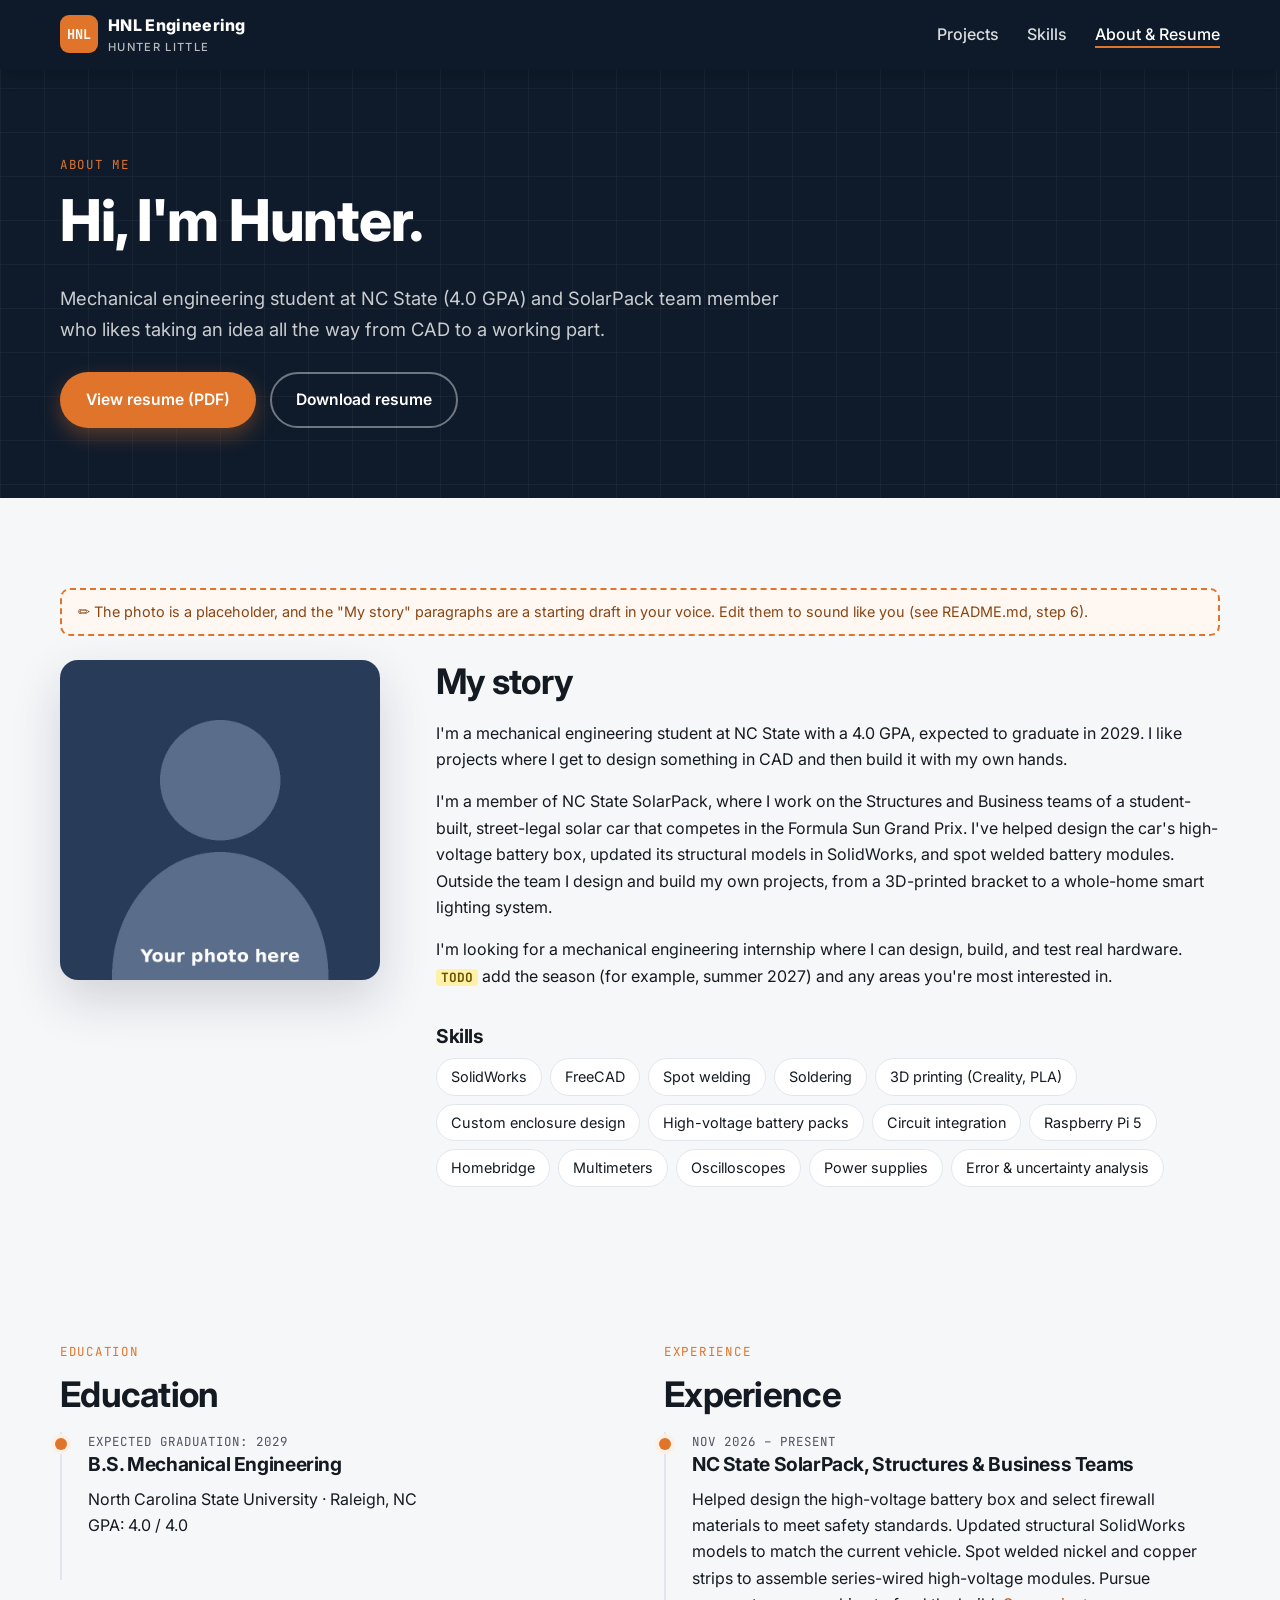
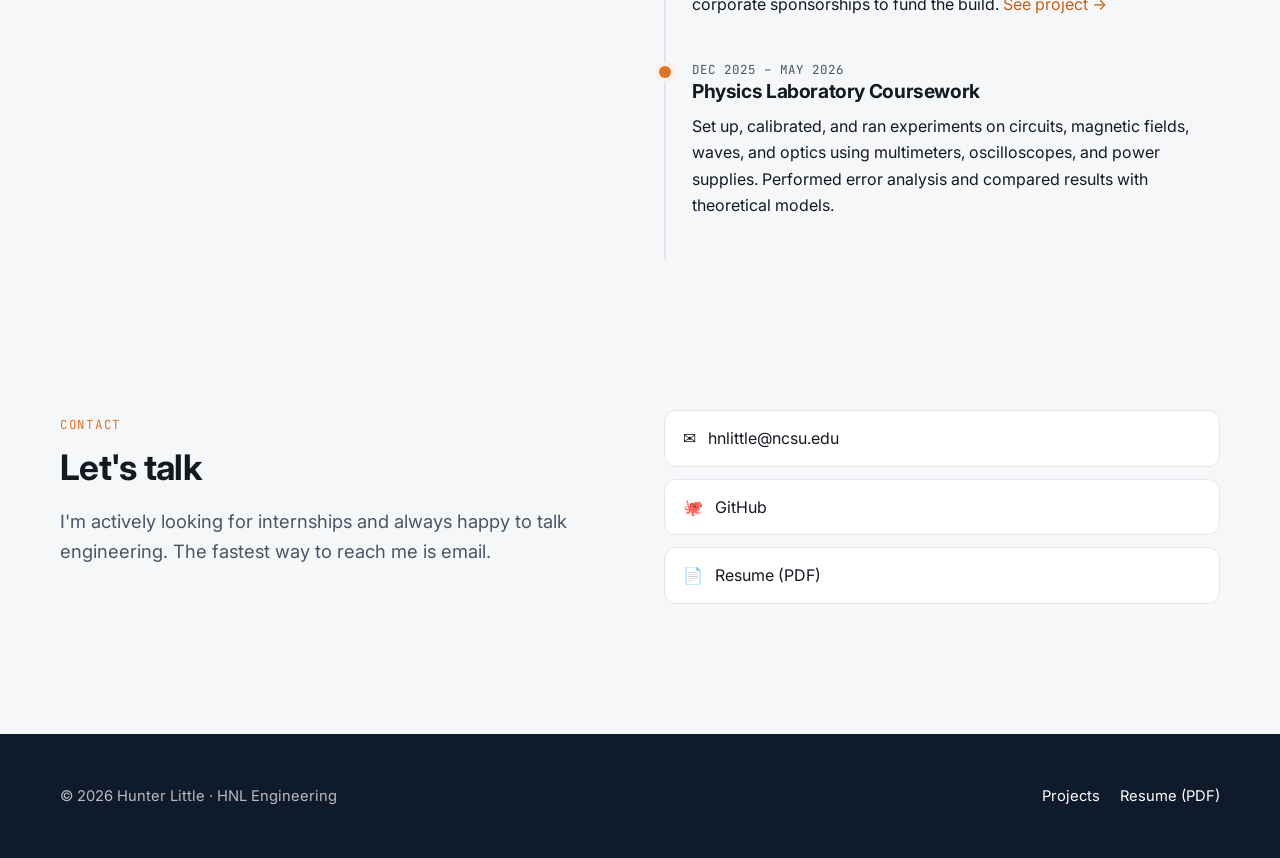
==== about.html @ ee70a123 "Add HNL Engineering portfolio site Homepage with hero, project grid and skills; project pages for So" ====
<!DOCTYPE html>
<html lang="en">
<head>
  <meta charset="UTF-8">
  <meta name="viewport" content="width=device-width, initial-scale=1.0">
  <title>About &amp; Resume | HNL Engineering</title>
  <meta name="description" content="About Hunter Little, mechanical engineering student at NC State. Resume, skills, and contact information.">
  <link rel="icon" href="assets/favicon.svg" type="image/svg+xml">
  <link rel="preconnect" href="https://fonts.googleapis.com">
  <link rel="preconnect" href="https://fonts.gstatic.com" crossorigin>
  <link href="https://fonts.googleapis.com/css2?family=Inter:wght@400;500;600;700;800&family=JetBrains+Mono:wght@500;700&display=swap" rel="stylesheet">
  <link rel="stylesheet" href="css/style.css">
</head>
<body>
  <a class="skip-link" href="#main">Skip to content</a>

  <header class="nav solid">
    <div class="container">
      <a class="brand" href="index.html">
        <span class="brand-mark">HNL</span>
        <span>HNL Engineering<small>Hunter Little</small></span>
      </a>
      <button class="nav-toggle" aria-label="Open menu" aria-expanded="false">☰</button>
      <ul class="nav-links">
        <li><a href="index.html#projects">Projects</a></li>
        <li><a href="index.html#skills">Skills</a></li>
        <li><a class="active" href="about.html">About &amp; Resume</a></li>
      </ul>
    </div>
  </header>

  <main id="main">
    <section class="project-hero">
      <div class="container">
        <span class="eyebrow">About me</span>
        <h1>Hi, I'm Hunter.</h1>
        <p class="lead">Mechanical engineering student at NC State (4.0 GPA) and SolarPack team member who likes taking an idea all the way from CAD to a working part.</p>
        <div class="hero-actions">
          <a class="btn btn-primary" href="assets/resume.pdf" target="_blank" rel="noopener">View resume (PDF)</a>
          <a class="btn btn-ghost" href="assets/resume.pdf" download>Download resume</a>
        </div>
      </div>
    </section>

    <section class="section">
      <div class="container">
        <p class="placeholder-note">✏️ The photo is a placeholder, and the "My story" paragraphs are a starting draft in your voice. Edit them to sound like you (see README.md, step 6).</p>
        <div class="about-grid">
          <!-- EDIT: replace assets/images/headshot.jpg with your photo (square works best) -->
          <img class="reveal" src="assets/images/headshot.jpg" alt="Photo of Hunter Little">
          <div class="reveal reveal-delay-1">
            <h2>My story</h2>
            <!-- EDIT: 2–3 short paragraphs about you -->
            <p>I'm a mechanical engineering student at NC State with a 4.0 GPA, expected to graduate in 2029. I like projects where I get to design something in CAD and then build it with my own hands.</p>
            <p>I'm a member of NC State SolarPack, where I work on the Structures and Business teams of a student-built, street-legal solar car that competes in the Formula Sun Grand Prix. I've helped design the car's high-voltage battery box, updated its structural models in SolidWorks, and spot welded battery modules. Outside the team I design and build my own projects, from a 3D-printed bracket to a whole-home smart lighting system.</p>
            <p>I'm looking for a mechanical engineering internship where I can design, build, and test real hardware. <mark class="todo">TODO</mark> add the season (for example, summer 2027) and any areas you're most interested in.</p>

            <h3 style="margin-top:36px">Skills</h3>
            <!-- EDIT: one <span> per skill -->
            <div class="pill-list">
              <span>SolidWorks</span><span>FreeCAD</span><span>Spot welding</span><span>Soldering</span>
              <span>3D printing (Creality, PLA)</span><span>Custom enclosure design</span>
              <span>High-voltage battery packs</span><span>Circuit integration</span><span>Raspberry Pi 5</span><span>Homebridge</span>
              <span>Multimeters</span><span>Oscilloscopes</span><span>Power supplies</span><span>Error &amp; uncertainty analysis</span>
            </div>
          </div>
        </div>
      </div>
    </section>

    <section class="section section--tight">
      <div class="container two-col">
        <div class="reveal">
          <span class="eyebrow">Education</span>
          <h2>Education</h2>
          <!-- EDIT: your school details -->
          <ul class="timeline">
            <li>
              <div class="when">Expected graduation: 2029</div>
              <h3>B.S. Mechanical Engineering</h3>
              <p>North Carolina State University · Raleigh, NC<br>GPA: 4.0 / 4.0</p>
            </li>
          </ul>
        </div>
        <div class="reveal reveal-delay-1">
          <span class="eyebrow">Experience</span>
          <h2>Experience</h2>
          <!-- EDIT: copy an <li> block for each job, club, or team -->
          <ul class="timeline">
            <li>
              <div class="when">Nov 2026 – Present</div>
              <h3>NC State SolarPack, Structures &amp; Business Teams</h3>
              <p>Helped design the high-voltage battery box and select firewall materials to meet safety standards. Updated structural SolidWorks models to match the current vehicle. Spot welded nickel and copper strips to assemble series-wired high-voltage modules. Pursue corporate sponsorships to fund the build. <a href="projects/solarpack-battery.html">See project →</a></p>
            </li>
            <li>
              <div class="when">Dec 2025 – May 2026</div>
              <h3>Physics Laboratory Coursework</h3>
              <p>Set up, calibrated, and ran experiments on circuits, magnetic fields, waves, and optics using multimeters, oscilloscopes, and power supplies. Performed error analysis and compared results with theoretical models.</p>
            </li>
          </ul>
        </div>
      </div>
    </section>

    <section class="section" id="contact">
      <div class="container two-col">
        <div class="reveal">
          <span class="eyebrow">Contact</span>
          <h2>Let's talk</h2>
          <p class="lead">I'm actively looking for internships and always happy to talk engineering. The fastest way to reach me is email.</p>
        </div>
        <!-- EDIT: put your real email and links here.
             Tip: use a school or professional email, not a personal one you'd rather keep private. -->
        <ul class="contact-list reveal reveal-delay-1">
          <li><a href="mailto:hnlittle@ncsu.edu">✉️ <span>hnlittle@ncsu.edu</span></a></li>
          <!-- EDIT: paste your LinkedIn URL here and un-comment this line
          <li><a href="https://www.linkedin.com/in/YOUR-NAME" target="_blank" rel="noopener">💼 <span>LinkedIn</span></a></li> -->
          <li><a href="https://github.com/hunterlittle-debug" target="_blank" rel="noopener">🐙 <span>GitHub</span></a></li>
          <li><a href="assets/resume.pdf" target="_blank" rel="noopener">📄 <span>Resume (PDF)</span></a></li>
        </ul>
      </div>
    </section>
  </main>

  <footer class="footer">
    <div class="container">
      <span>© <span data-year></span> Hunter Little · HNL Engineering</span>
      <div class="footer-links">
        <a href="index.html#projects">Projects</a>
        <a href="assets/resume.pdf" target="_blank" rel="noopener">Resume (PDF)</a>
        <!-- EDIT: add your LinkedIn: <a href="https://www.linkedin.com/in/YOUR-NAME" target="_blank" rel="noopener">LinkedIn</a> -->
      </div>
    </div>
  </footer>

  <script src="js/main.js"></script>
</body>
</html>
---- css/style.css ----
/* =========================================================
   HNL Engineering — site styles
   ---------------------------------------------------------
   TIP: To change the site's colors, edit the values in
   :root below. Everything else uses these variables.
   ========================================================= */

:root {
  --bg: #f6f7f9;            /* page background */
  --surface: #ffffff;       /* cards, panels */
  --ink: #141a22;           /* main text */
  --ink-soft: #4a5565;      /* secondary text */
  --line: #e2e6ec;          /* borders */
  --navy: #0f1b2b;          /* dark sections (hero, footer) */
  --navy-2: #182a42;
  --accent: #e0742a;        /* HNL orange: buttons, highlights */
  --accent-dark: #c25f1c;
  --radius: 14px;
  --shadow: 0 10px 30px rgba(15, 27, 43, 0.08);
  --shadow-lg: 0 20px 50px rgba(15, 27, 43, 0.16);
  --max: 1160px;
  --font: "Inter", system-ui, -apple-system, "Segoe UI", Roboto, sans-serif;
  --mono: "JetBrains Mono", ui-monospace, SFMono-Regular, Menlo, monospace;
}

/* ---------- Base ---------- */
*, *::before, *::after { box-sizing: border-box; }
html { scroll-behavior: smooth; }
body {
  margin: 0;
  font-family: var(--font);
  color: var(--ink);
  background: var(--bg);
  line-height: 1.65;
  -webkit-font-smoothing: antialiased;
  animation: page-in 0.5s ease both;
}
body.page-leaving { opacity: 0; transition: opacity 0.25s ease; }
@keyframes page-in { from { opacity: 0; } to { opacity: 1; } }

img, video { max-width: 100%; display: block; }
a { color: var(--accent-dark); text-decoration: none; }
a:hover { text-decoration: underline; }
h1, h2, h3 { line-height: 1.2; margin: 0 0 0.5em; letter-spacing: -0.02em; }
h1 { font-size: clamp(2.2rem, 5vw, 3.6rem); font-weight: 800; }
h2 { font-size: clamp(1.6rem, 3vw, 2.2rem); font-weight: 700; }
h3 { font-size: 1.2rem; font-weight: 700; }
p { margin: 0 0 1em; }

.container { width: min(var(--max), 92%); margin: 0 auto; }
.section { padding: 90px 0; }
.section--tight { padding: 60px 0; }
.eyebrow {
  font-family: var(--mono);
  font-size: 0.78rem;
  letter-spacing: 0.14em;
  text-transform: uppercase;
  color: var(--accent);
  margin-bottom: 0.8em;
  display: inline-block;
}
.lead { font-size: 1.15rem; color: var(--ink-soft); max-width: 62ch; }
.skip-link { position: absolute; left: -999px; }
.skip-link:focus { left: 1rem; top: 1rem; background: #fff; padding: .5rem 1rem; z-index: 999; }

/* ---------- Navigation ---------- */
.nav {
  position: fixed; inset: 0 0 auto 0; z-index: 50;
  transition: background 0.3s ease, box-shadow 0.3s ease, padding 0.3s ease;
  padding: 20px 0;
}
.nav.scrolled, .nav.solid {
  background: rgba(15, 27, 43, 0.92);
  backdrop-filter: blur(10px);
  box-shadow: 0 4px 20px rgba(0, 0, 0, 0.18);
  padding: 12px 0;
}
.nav .container { display: flex; align-items: center; justify-content: space-between; }
.brand { display: flex; align-items: center; gap: 10px; color: #fff; font-weight: 800; letter-spacing: 0.02em; }
.brand:hover { text-decoration: none; }
.brand-mark {
  display: grid; place-items: center;
  width: 38px; height: 38px; border-radius: 9px;
  background: var(--accent); color: #fff;
  font-family: var(--mono); font-size: 0.85rem; font-weight: 700;
}
.brand small { display: block; font-weight: 500; font-size: 0.7rem; opacity: 0.7; letter-spacing: 0.12em; text-transform: uppercase; }
.nav-links { display: flex; gap: 28px; list-style: none; margin: 0; padding: 0; }
.nav-links a { color: rgba(255,255,255,0.85); font-weight: 500; position: relative; }
.nav-links a::after {
  content: ""; position: absolute; left: 0; bottom: -4px; height: 2px; width: 0;
  background: var(--accent); transition: width 0.25s ease;
}
.nav-links a:hover, .nav-links a.active { color: #fff; text-decoration: none; }
.nav-links a:hover::after, .nav-links a.active::after { width: 100%; }
.nav-toggle { display: none; background: none; border: 0; color: #fff; font-size: 1.6rem; cursor: pointer; }

@media (max-width: 760px) {
  .nav-toggle { display: block; }
  .nav-links {
    position: absolute; top: 100%; left: 0; right: 0;
    flex-direction: column; gap: 0;
    background: var(--navy); padding: 0 4%;
    max-height: 0; overflow: hidden; transition: max-height 0.3s ease;
  }
  .nav-links.open { max-height: 300px; }
  .nav-links li { padding: 14px 0; border-top: 1px solid rgba(255,255,255,0.08); }
}

/* ---------- Buttons ---------- */
.btn {
  display: inline-flex; align-items: center; gap: 8px;
  padding: 13px 24px; border-radius: 999px;
  font-weight: 600; font-size: 0.98rem;
  border: 2px solid transparent; cursor: pointer;
  transition: transform 0.2s ease, background 0.2s ease, box-shadow 0.2s ease, color 0.2s ease;
}
.btn:hover { text-decoration: none; transform: translateY(-2px); }
.btn-primary { background: var(--accent); color: #fff; box-shadow: 0 8px 20px rgba(224,116,42,0.35); }
.btn-primary:hover { background: var(--accent-dark); }
.btn-ghost { border-color: rgba(255,255,255,0.4); color: #fff; }
.btn-ghost:hover { border-color: #fff; background: rgba(255,255,255,0.08); }
.btn-outline { border-color: var(--line); color: var(--ink); background: var(--surface); }
.btn-outline:hover { border-color: var(--accent); color: var(--accent-dark); }

/* ---------- Hero ---------- */
.hero {
  position: relative; overflow: hidden;
  background: radial-gradient(1200px 600px at 80% -10%, #24426a 0%, transparent 60%), var(--navy);
  color: #fff;
  min-height: 92vh; display: flex; align-items: center;
  padding: 130px 0 90px;
}
.hero::before {
  /* blueprint grid */
  content: ""; position: absolute; inset: 0;
  background-image:
    linear-gradient(rgba(255,255,255,0.05) 1px, transparent 1px),
    linear-gradient(90deg, rgba(255,255,255,0.05) 1px, transparent 1px);
  background-size: 44px 44px;
  mask-image: linear-gradient(to bottom, #000 40%, transparent);
  animation: grid-drift 30s linear infinite;
}
@keyframes grid-drift { to { background-position: 44px 44px; } }
.hero .container { position: relative; display: grid; grid-template-columns: 1.2fr 0.8fr; gap: 48px; align-items: center; }
.hero h1 span { color: var(--accent); }
.hero .lead { color: rgba(255,255,255,0.78); }
.hero-actions { display: flex; flex-wrap: wrap; gap: 14px; margin-top: 28px; }
.hero-stats { display: flex; gap: 36px; margin-top: 44px; flex-wrap: wrap; }
.hero-stats div { font-family: var(--mono); font-size: 0.8rem; color: rgba(255,255,255,0.6); text-transform: uppercase; letter-spacing: 0.1em; }
.hero-stats strong { display: block; font-family: var(--font); font-size: 1.6rem; color: #fff; letter-spacing: 0; text-transform: none; }
.hero-visual { position: relative; aspect-ratio: 1; }
.hero-visual model-viewer { width: 100%; height: 100%; --poster-color: transparent; }
.hero-visual .ring {
  position: absolute; inset: 6%; border-radius: 50%;
  border: 1px dashed rgba(255,255,255,0.18);
  animation: spin 40s linear infinite;
}
@keyframes spin { to { transform: rotate(360deg); } }
@media (max-width: 900px) {
  .hero .container { grid-template-columns: 1fr; }
  .hero-visual { max-width: 380px; margin: 0 auto; }
}

/* ---------- Project cards ---------- */
.section-head { display: flex; justify-content: space-between; align-items: end; gap: 20px; margin-bottom: 40px; flex-wrap: wrap; }
.filters { display: flex; gap: 8px; flex-wrap: wrap; }
.filter {
  font: inherit; font-size: 0.88rem; padding: 7px 16px; border-radius: 999px;
  border: 1px solid var(--line); background: var(--surface); color: var(--ink-soft); cursor: pointer;
  transition: all 0.2s ease;
}
.filter:hover { border-color: var(--accent); color: var(--ink); }
.filter.active { background: var(--navy); border-color: var(--navy); color: #fff; }

.grid { display: grid; grid-template-columns: repeat(auto-fill, minmax(320px, 1fr)); gap: 28px; }
.card {
  background: var(--surface); border-radius: var(--radius); overflow: hidden;
  border: 1px solid var(--line); box-shadow: var(--shadow);
  display: flex; flex-direction: column;
  transition: transform 0.3s ease, box-shadow 0.3s ease, opacity 0.3s ease;
  color: inherit;
}
.card:hover { transform: translateY(-6px); box-shadow: var(--shadow-lg); text-decoration: none; }
.card.hidden { display: none; }
.card-media { aspect-ratio: 16 / 10; overflow: hidden; background: var(--navy-2); }
.card-media img { width: 100%; height: 100%; object-fit: cover; transition: transform 0.6s ease; }
.card:hover .card-media img { transform: scale(1.06); }
.card-body { padding: 22px 24px 26px; display: flex; flex-direction: column; flex: 1; }
.card-body p { color: var(--ink-soft); font-size: 0.96rem; flex: 1; }
.tags { display: flex; flex-wrap: wrap; gap: 6px; margin-bottom: 12px; }
.tag {
  font-family: var(--mono); font-size: 0.72rem; padding: 3px 10px; border-radius: 6px;
  background: #fdf0e7; color: var(--accent-dark); letter-spacing: 0.02em;
}
.card-link { font-weight: 600; color: var(--accent-dark); }
.card-link::after { content: " →"; transition: margin 0.2s ease; }
.card:hover .card-link::after { margin-left: 4px; }

/* ---------- Skills strip ---------- */
.skills { display: grid; grid-template-columns: repeat(auto-fit, minmax(220px, 1fr)); gap: 22px; }
.skill {
  background: var(--surface); border: 1px solid var(--line); border-radius: var(--radius);
  padding: 26px; transition: border-color 0.2s ease, transform 0.2s ease;
}
.skill:hover { border-color: var(--accent); transform: translateY(-3px); }
.skill .icon { font-size: 1.6rem; margin-bottom: 10px; }
.skill p { color: var(--ink-soft); font-size: 0.94rem; margin: 0; }

/* ---------- CTA band ---------- */
.cta { background: var(--navy); color: #fff; border-radius: 22px; padding: 56px; text-align: center; position: relative; overflow: hidden; }
.cta p { color: rgba(255,255,255,0.75); max-width: 56ch; margin: 0 auto 26px; }

/* ---------- Project page ---------- */
.project-hero {
  background: var(--navy); color: #fff; padding: 150px 0 70px; position: relative; overflow: hidden;
}
.project-hero::before {
  content: ""; position: absolute; inset: 0;
  background-image:
    linear-gradient(rgba(255,255,255,0.04) 1px, transparent 1px),
    linear-gradient(90deg, rgba(255,255,255,0.04) 1px, transparent 1px);
  background-size: 44px 44px;
}
.project-hero .container { position: relative; }
.project-hero .lead { color: rgba(255,255,255,0.78); }
.back-link { color: rgba(255,255,255,0.7); font-size: 0.92rem; display: inline-block; margin-bottom: 20px; }
.back-link:hover { color: #fff; }
.meta { display: grid; grid-template-columns: repeat(auto-fit, minmax(160px, 1fr)); gap: 16px; margin-top: 36px; }
.meta div {
  border-left: 2px solid var(--accent); padding-left: 14px;
  font-family: var(--mono); font-size: 0.74rem; text-transform: uppercase; letter-spacing: 0.1em; color: rgba(255,255,255,0.6);
}
.meta strong { display: block; font-family: var(--font); font-size: 1rem; text-transform: none; letter-spacing: 0; color: #fff; margin-top: 2px; }

.toc {
  position: sticky; top: 64px; z-index: 20;
  background: rgba(246,247,249,0.92); backdrop-filter: blur(8px);
  border-bottom: 1px solid var(--line);
}
.toc ul { display: flex; gap: 26px; list-style: none; margin: 0 auto; padding: 14px 0; overflow-x: auto; }
.toc a { color: var(--ink-soft); font-weight: 500; font-size: 0.92rem; white-space: nowrap; }
.toc a.active, .toc a:hover { color: var(--accent-dark); text-decoration: none; }

.two-col { display: grid; grid-template-columns: 1fr 1fr; gap: 48px; align-items: start; }
@media (max-width: 860px) { .two-col { grid-template-columns: 1fr; } }

.panel { background: var(--surface); border: 1px solid var(--line); border-radius: var(--radius); padding: 28px; box-shadow: var(--shadow); }

/* Gallery */
.gallery { display: grid; grid-template-columns: repeat(auto-fill, minmax(240px, 1fr)); gap: 14px; }
.gallery button {
  padding: 0; border: 0; border-radius: 10px; overflow: hidden; cursor: zoom-in;
  aspect-ratio: 4 / 3; background: var(--navy-2); position: relative;
}
.gallery img { width: 100%; height: 100%; object-fit: cover; transition: transform 0.5s ease, filter 0.3s ease; }
.gallery button:hover img { transform: scale(1.07); filter: brightness(1.08); }
.gallery figcaption { display: none; }

/* Lightbox */
.lightbox {
  position: fixed; inset: 0; z-index: 200; display: grid; place-items: center;
  background: rgba(8, 12, 18, 0.92); opacity: 0; pointer-events: none; transition: opacity 0.3s ease;
}
.lightbox.open { opacity: 1; pointer-events: auto; }
.lightbox figure { margin: 0; max-width: 90vw; text-align: center; transform: scale(0.96); transition: transform 0.3s ease; }
.lightbox.open figure { transform: scale(1); }
.lightbox img { max-height: 78vh; border-radius: 8px; margin: 0 auto; }
.lightbox figcaption { color: rgba(255,255,255,0.8); margin-top: 14px; }
.lightbox button {
  position: absolute; background: rgba(255,255,255,0.1); color: #fff; border: 0;
  width: 50px; height: 50px; border-radius: 50%; font-size: 1.5rem; cursor: pointer; transition: background 0.2s ease;
}
.lightbox button:hover { background: var(--accent); }
.lb-close { top: 22px; right: 22px; }
.lb-prev { left: 22px; top: 50%; transform: translateY(-50%); }
.lb-next { right: 22px; top: 50%; transform: translateY(-50%); }

/* Video */
.video-wrap { position: relative; aspect-ratio: 16 / 9; border-radius: var(--radius); overflow: hidden; background: #000; box-shadow: var(--shadow-lg); }
.video-wrap iframe, .video-wrap video { position: absolute; inset: 0; width: 100%; height: 100%; border: 0; }

/* 3D viewer */
.viewer {
  position: relative; height: 520px; border-radius: var(--radius); overflow: hidden;
  background: radial-gradient(circle at 50% 40%, #ffffff 0%, #e8ecf2 70%);
  border: 1px solid var(--line); box-shadow: var(--shadow);
}
.viewer model-viewer { width: 100%; height: 100%; }
.viewer-hint {
  position: absolute; left: 16px; bottom: 14px; font-family: var(--mono); font-size: 0.75rem;
  color: var(--ink-soft); background: rgba(255,255,255,0.85); padding: 6px 12px; border-radius: 999px; pointer-events: none;
}
.viewer-controls { position: absolute; right: 14px; top: 14px; display: flex; gap: 8px; }
.viewer-controls button {
  font: inherit; font-size: 0.82rem; padding: 7px 14px; border-radius: 999px; border: 1px solid var(--line);
  background: rgba(255,255,255,0.92); cursor: pointer; transition: all 0.2s ease;
}
.viewer-controls button:hover { border-color: var(--accent); color: var(--accent-dark); }

/* Design choices */
.decisions { display: grid; gap: 18px; }
.decision { display: grid; grid-template-columns: 56px 1fr; gap: 18px; background: var(--surface); border: 1px solid var(--line); border-radius: var(--radius); padding: 24px; }
.decision .num {
  width: 48px; height: 48px; border-radius: 12px; display: grid; place-items: center;
  background: var(--navy); color: #fff; font-family: var(--mono); font-weight: 700;
}
.decision p { color: var(--ink-soft); margin: 0; }
.decision .why { margin-top: 8px; font-size: 0.92rem; }
.decision .why strong { color: var(--ink); }

/* Capabilities / specs */
.specs { width: 100%; border-collapse: collapse; font-size: 0.96rem; }
.specs th, .specs td { text-align: left; padding: 12px 0; border-bottom: 1px solid var(--line); }
.specs th { color: var(--ink-soft); font-weight: 500; width: 45%; }
.specs td { font-family: var(--mono); font-size: 0.9rem; }
.checklist { list-style: none; padding: 0; margin: 0; }
.checklist li { padding: 10px 0 10px 32px; position: relative; border-bottom: 1px solid var(--line); }
.checklist li::before {
  content: "✓"; position: absolute; left: 0; top: 10px; width: 22px; height: 22px; border-radius: 50%;
  background: #fdf0e7; color: var(--accent-dark); display: grid; place-items: center; font-size: 0.75rem; font-weight: 700;
}

.next-project { display: flex; justify-content: space-between; gap: 16px; flex-wrap: wrap; }

/* ---------- About page ---------- */
.about-grid { display: grid; grid-template-columns: 320px 1fr; gap: 56px; align-items: start; }
.about-grid img { border-radius: 18px; box-shadow: var(--shadow-lg); }
@media (max-width: 820px) { .about-grid { grid-template-columns: 1fr; } .about-grid img { max-width: 280px; } }
.timeline { border-left: 2px solid var(--line); padding-left: 26px; margin: 0; list-style: none; }
.timeline li { position: relative; padding-bottom: 26px; }
.timeline li::before {
  content: ""; position: absolute; left: -33px; top: 6px; width: 12px; height: 12px; border-radius: 50%;
  background: var(--accent); box-shadow: 0 0 0 4px #fdf0e7;
}
.timeline .when { font-family: var(--mono); font-size: 0.78rem; color: var(--ink-soft); text-transform: uppercase; letter-spacing: 0.08em; }
.pill-list { display: flex; flex-wrap: wrap; gap: 8px; }
.pill-list span { padding: 6px 14px; border-radius: 999px; background: var(--surface); border: 1px solid var(--line); font-size: 0.9rem; }
.contact-list { list-style: none; padding: 0; margin: 0; display: grid; gap: 12px; }
.contact-list a { display: flex; align-items: center; gap: 12px; padding: 14px 18px; background: var(--surface); border: 1px solid var(--line); border-radius: 12px; color: var(--ink); transition: all 0.2s ease; }
.contact-list a:hover { border-color: var(--accent); transform: translateX(4px); text-decoration: none; }

/* ---------- Placeholder marker ---------- */
/* Anything with class="placeholder-note" is a reminder for YOU.
   Delete those elements once you've added real content. */
.placeholder-note {
  border: 2px dashed var(--accent); background: #fff8f2; color: #8a4513;
  border-radius: 10px; padding: 10px 16px; font-size: 0.9rem; margin: 0 0 24px;
}
.project-hero .placeholder-note, .hero .placeholder-note { background: rgba(224,116,42,0.12); color: #ffd7bb; }

/* ---------- Footer ---------- */
.footer { background: var(--navy); color: rgba(255,255,255,0.7); padding: 50px 0; margin-top: 40px; font-size: 0.92rem; }
.footer .container { display: flex; justify-content: space-between; gap: 20px; flex-wrap: wrap; align-items: center; }
.footer a { color: #fff; }
.footer-links { display: flex; gap: 20px; }

/* ---------- Scroll reveal animation ---------- */
.reveal { opacity: 0; transform: translateY(28px); transition: opacity 0.7s ease, transform 0.7s ease; }
.reveal.visible { opacity: 1; transform: none; }
.reveal-delay-1 { transition-delay: 0.1s; }
.reveal-delay-2 { transition-delay: 0.2s; }
.reveal-delay-3 { transition-delay: 0.3s; }

/* Respect people who turn off animations in their OS settings */
@media (prefers-reduced-motion: reduce) {
  *, *::before, *::after { animation: none !important; transition: none !important; scroll-behavior: auto !important; }
  .reveal { opacity: 1; transform: none; }
}

/* Yellow "TODO" highlights mark text that still needs your details. Remove them as you fill things in. */
mark.todo { background: #fff1a8; color: #6b5200; padding: 0 5px; border-radius: 4px; font-family: var(--mono); font-size: 0.8em; font-weight: 700; }

/* Leave room for the sticky menus when jumping to a section */
section[id] { scroll-margin-top: 110px; }
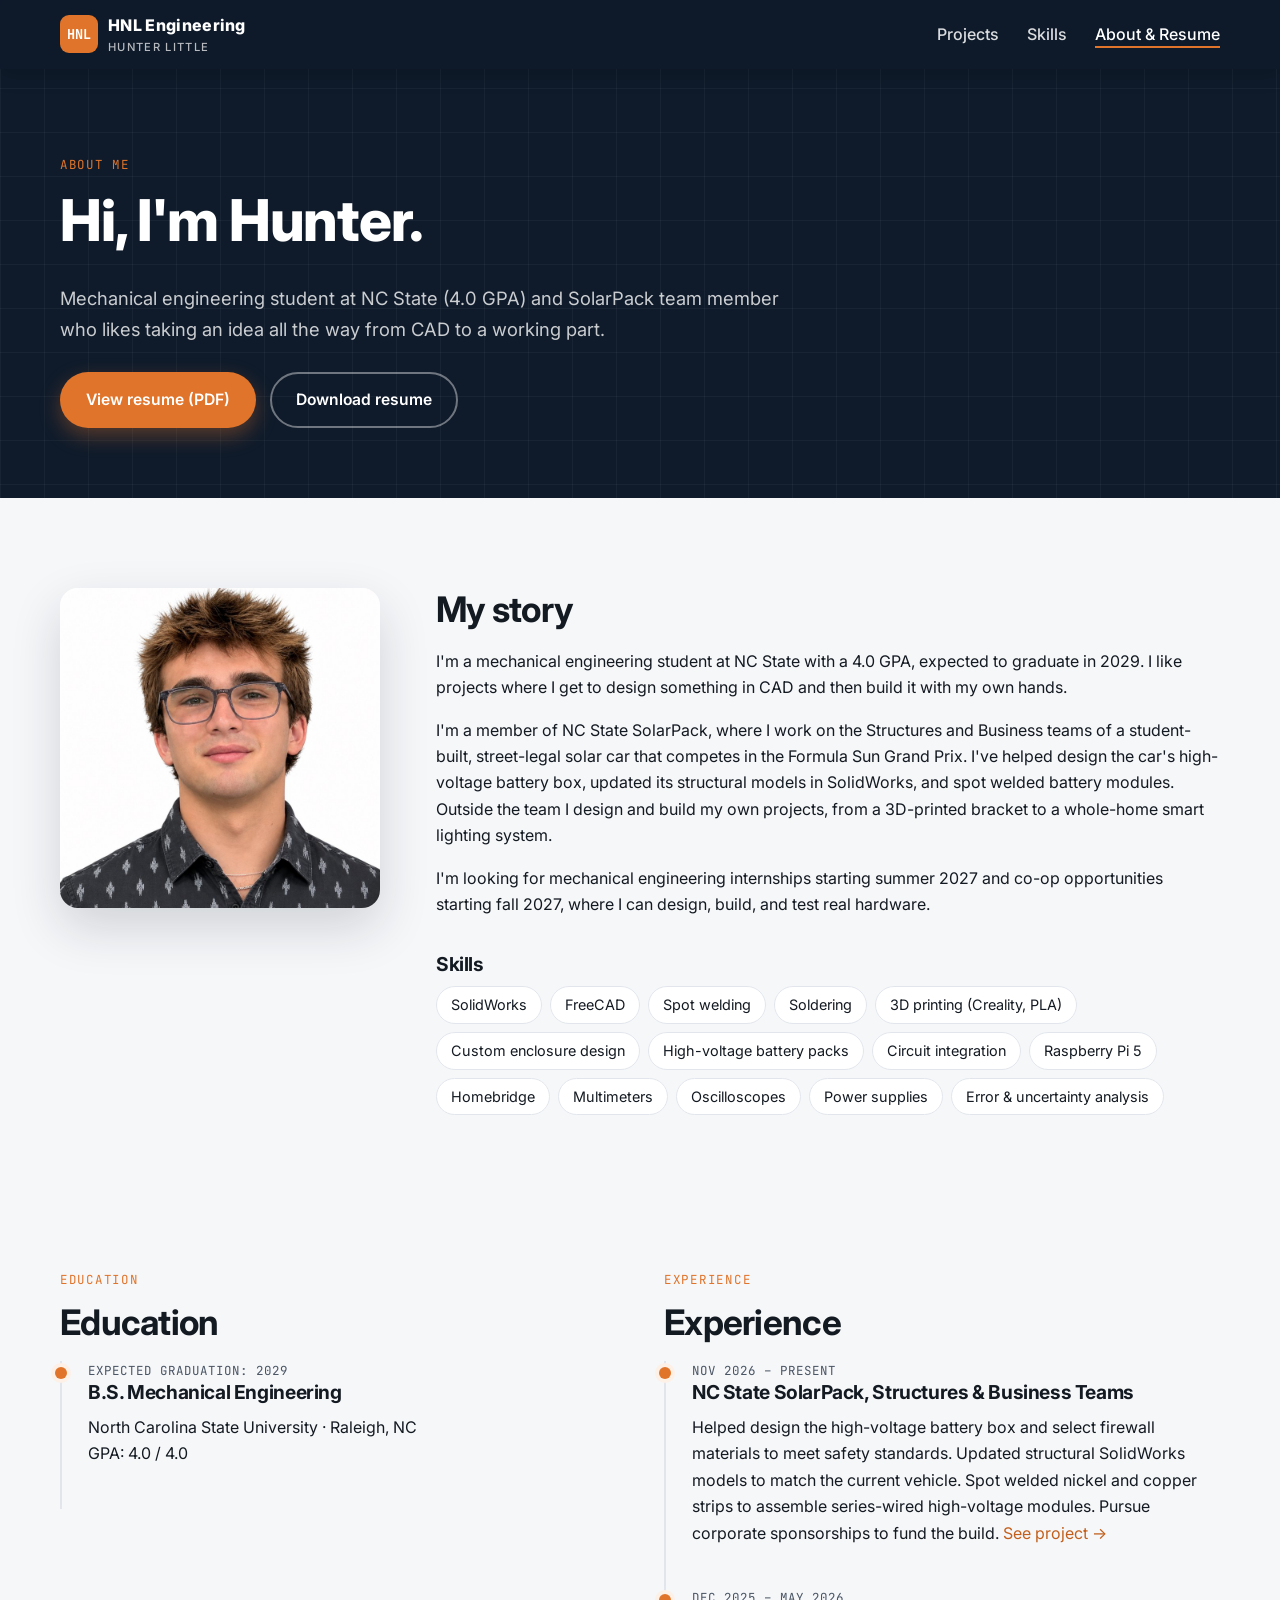
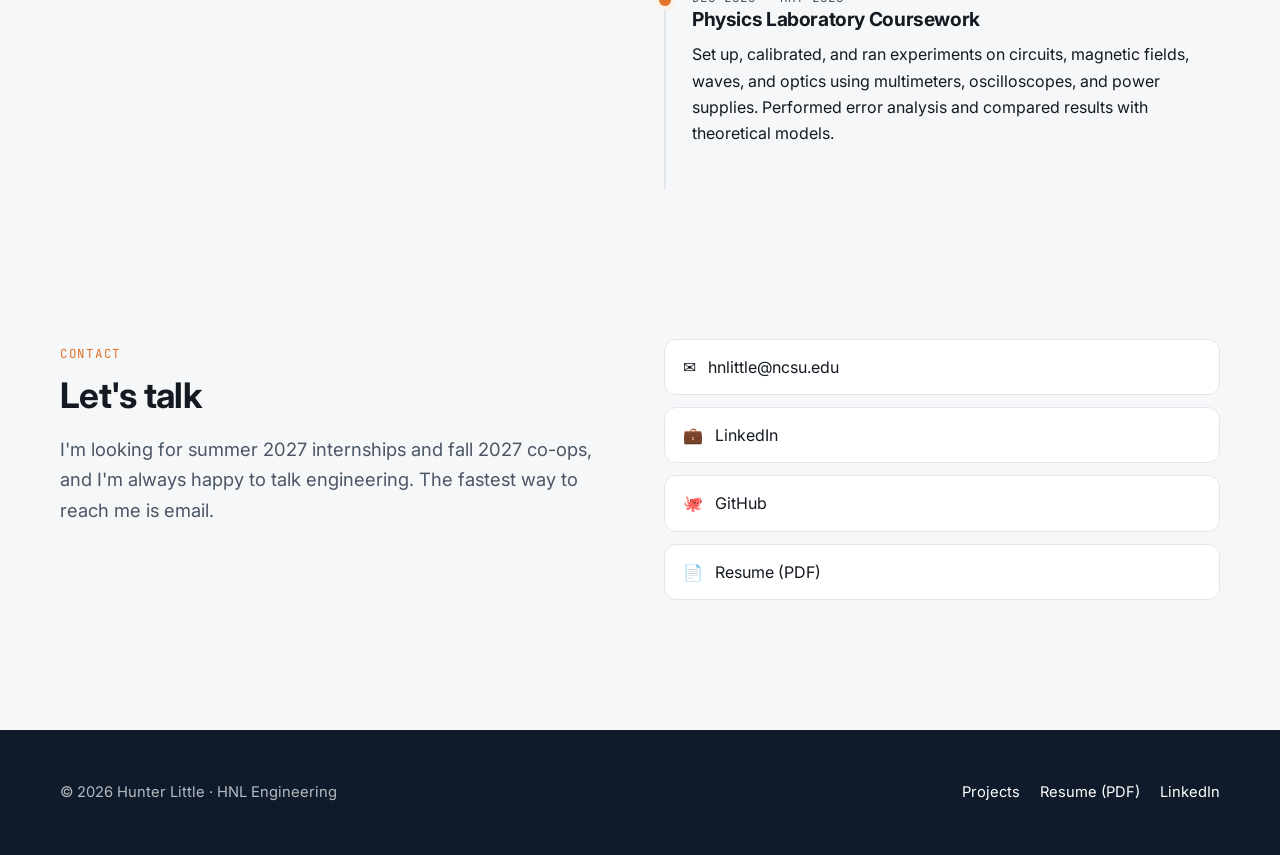
==== commit 3caa4e14: "Fill in real project details, headshot, CPAP 3D model, and LinkedIn - About page: real headshot, Lin" ====
--- a/about.html
+++ b/about.html
@@ -44,8 +44,7 @@
 
     <section class="section">
       <div class="container">
-        <p class="placeholder-note">✏️ The photo is a placeholder, and the "My story" paragraphs are a starting draft in your voice. Edit them to sound like you (see README.md, step 6).</p>
-        <div class="about-grid">
+                <div class="about-grid">
           <!-- EDIT: replace assets/images/headshot.jpg with your photo (square works best) -->
           <img class="reveal" src="assets/images/headshot.jpg" alt="Photo of Hunter Little">
           <div class="reveal reveal-delay-1">
@@ -53,7 +52,7 @@
             <!-- EDIT: 2–3 short paragraphs about you -->
             <p>I'm a mechanical engineering student at NC State with a 4.0 GPA, expected to graduate in 2029. I like projects where I get to design something in CAD and then build it with my own hands.</p>
             <p>I'm a member of NC State SolarPack, where I work on the Structures and Business teams of a student-built, street-legal solar car that competes in the Formula Sun Grand Prix. I've helped design the car's high-voltage battery box, updated its structural models in SolidWorks, and spot welded battery modules. Outside the team I design and build my own projects, from a 3D-printed bracket to a whole-home smart lighting system.</p>
-            <p>I'm looking for a mechanical engineering internship where I can design, build, and test real hardware. <mark class="todo">TODO</mark> add the season (for example, summer 2027) and any areas you're most interested in.</p>
+            <p>I'm looking for mechanical engineering internships starting summer 2027 and co-op opportunities starting fall 2027, where I can design, build, and test real hardware.</p>
 
             <h3 style="margin-top:36px">Skills</h3>
             <!-- EDIT: one <span> per skill -->
@@ -107,14 +106,13 @@
         <div class="reveal">
           <span class="eyebrow">Contact</span>
           <h2>Let's talk</h2>
-          <p class="lead">I'm actively looking for internships and always happy to talk engineering. The fastest way to reach me is email.</p>
+          <p class="lead">I'm looking for summer 2027 internships and fall 2027 co-ops, and I'm always happy to talk engineering. The fastest way to reach me is email.</p>
         </div>
         <!-- EDIT: put your real email and links here.
              Tip: use a school or professional email, not a personal one you'd rather keep private. -->
         <ul class="contact-list reveal reveal-delay-1">
           <li><a href="mailto:hnlittle@ncsu.edu">✉️ <span>hnlittle@ncsu.edu</span></a></li>
-          <!-- EDIT: paste your LinkedIn URL here and un-comment this line
-          <li><a href="https://www.linkedin.com/in/YOUR-NAME" target="_blank" rel="noopener">💼 <span>LinkedIn</span></a></li> -->
+          <li><a href="https://www.linkedin.com/in/hunter-little-3082a5436" target="_blank" rel="noopener">💼 <span>LinkedIn</span></a></li>
           <li><a href="https://github.com/hunterlittle-debug" target="_blank" rel="noopener">🐙 <span>GitHub</span></a></li>
           <li><a href="assets/resume.pdf" target="_blank" rel="noopener">📄 <span>Resume (PDF)</span></a></li>
         </ul>
@@ -128,7 +126,7 @@
       <div class="footer-links">
         <a href="index.html#projects">Projects</a>
         <a href="assets/resume.pdf" target="_blank" rel="noopener">Resume (PDF)</a>
-        <!-- EDIT: add your LinkedIn: <a href="https://www.linkedin.com/in/YOUR-NAME" target="_blank" rel="noopener">LinkedIn</a> -->
+        <a href="https://www.linkedin.com/in/hunter-little-3082a5436" target="_blank" rel="noopener">LinkedIn</a>
       </div>
     </div>
   </footer>
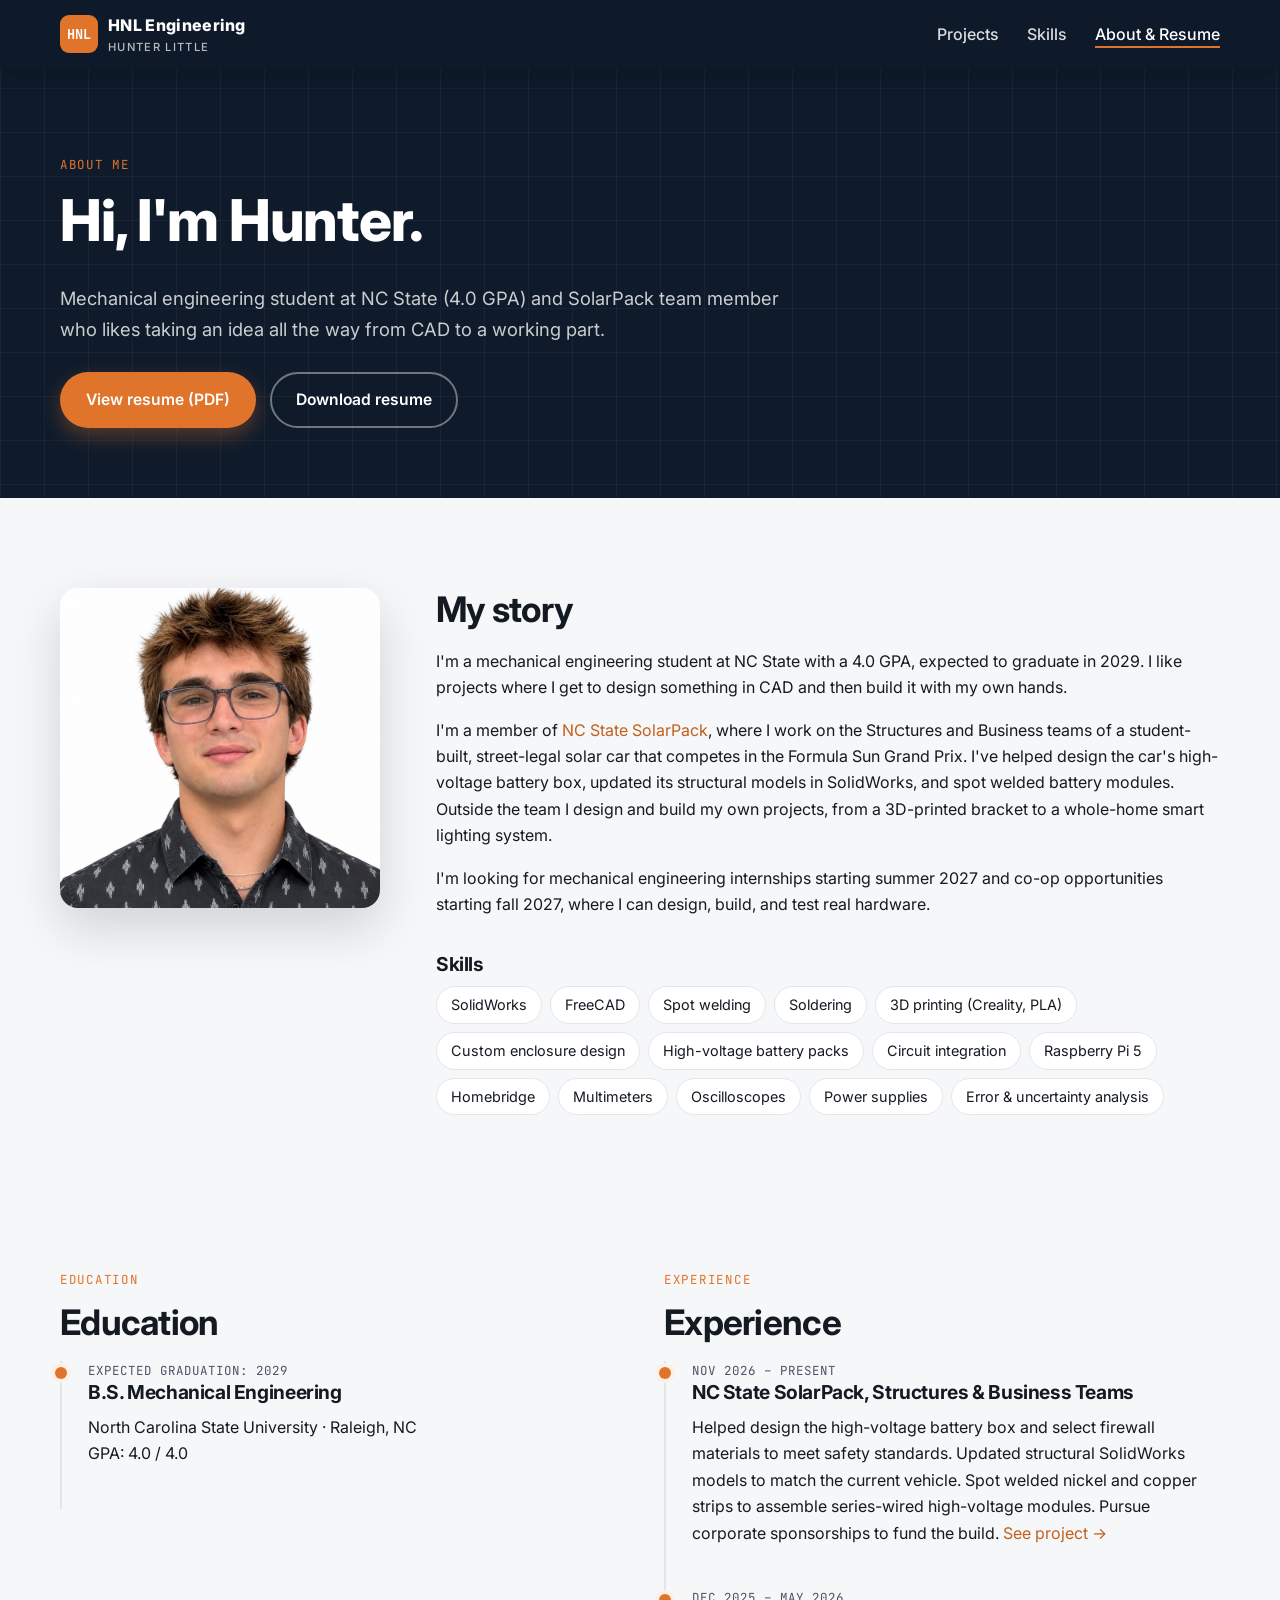
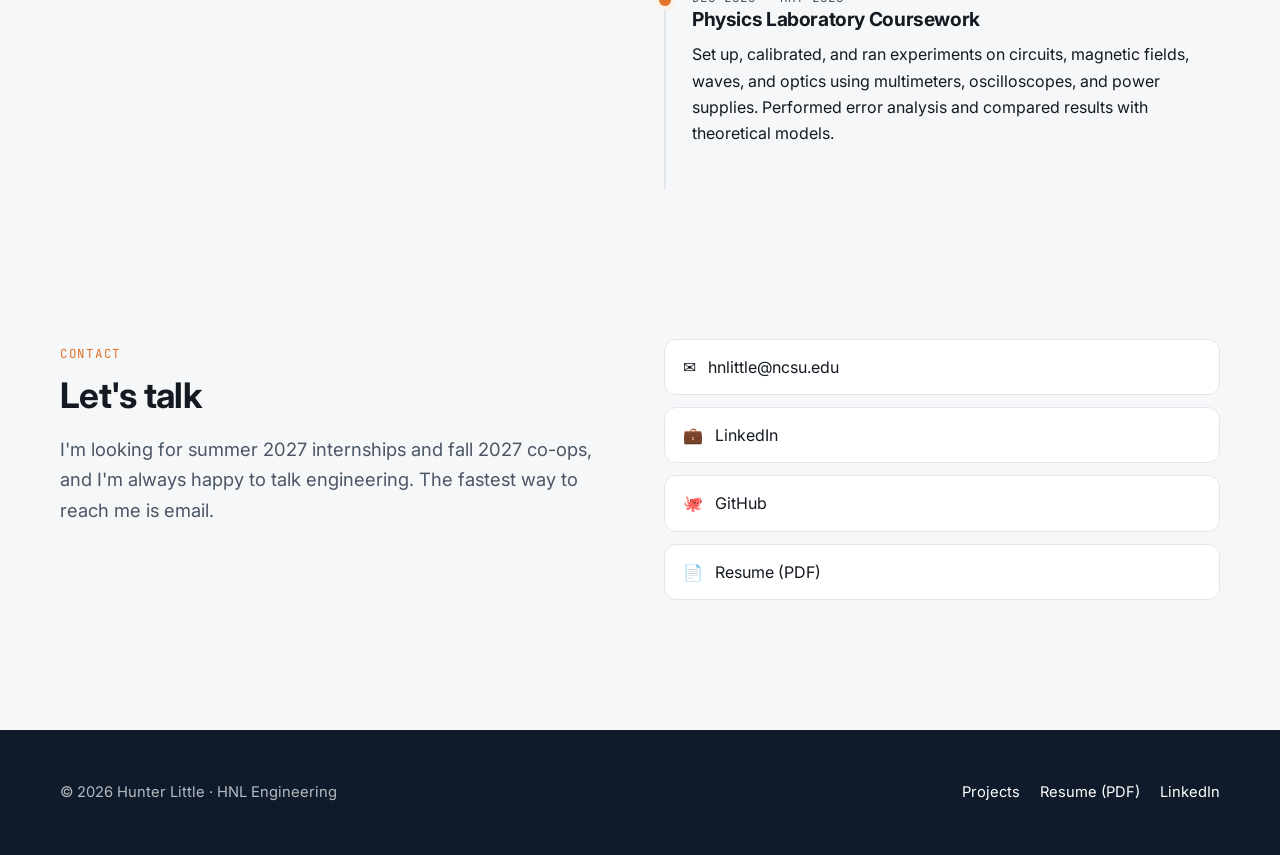
==== commit 50dd1b9e: "Remove videos and placeholder pictures, link SolarPack website - Drop video sections from all projec" ====
--- a/about.html
+++ b/about.html
@@ -51,7 +51,7 @@
             <h2>My story</h2>
             <!-- EDIT: 2–3 short paragraphs about you -->
             <p>I'm a mechanical engineering student at NC State with a 4.0 GPA, expected to graduate in 2029. I like projects where I get to design something in CAD and then build it with my own hands.</p>
-            <p>I'm a member of NC State SolarPack, where I work on the Structures and Business teams of a student-built, street-legal solar car that competes in the Formula Sun Grand Prix. I've helped design the car's high-voltage battery box, updated its structural models in SolidWorks, and spot welded battery modules. Outside the team I design and build my own projects, from a 3D-printed bracket to a whole-home smart lighting system.</p>
+            <p>I'm a member of <a href="https://www.solarpacknc.com/" target="_blank" rel="noopener">NC State SolarPack</a>, where I work on the Structures and Business teams of a student-built, street-legal solar car that competes in the Formula Sun Grand Prix. I've helped design the car's high-voltage battery box, updated its structural models in SolidWorks, and spot welded battery modules. Outside the team I design and build my own projects, from a 3D-printed bracket to a whole-home smart lighting system.</p>
             <p>I'm looking for mechanical engineering internships starting summer 2027 and co-op opportunities starting fall 2027, where I can design, build, and test real hardware.</p>
 
             <h3 style="margin-top:36px">Skills</h3>
@@ -88,7 +88,7 @@
           <ul class="timeline">
             <li>
               <div class="when">Nov 2026 – Present</div>
-              <h3>NC State SolarPack, Structures &amp; Business Teams</h3>
+              <h3><a href="https://www.solarpacknc.com/" target="_blank" rel="noopener" style="color:inherit">NC State SolarPack</a>, Structures &amp; Business Teams</h3>
               <p>Helped design the high-voltage battery box and select firewall materials to meet safety standards. Updated structural SolidWorks models to match the current vehicle. Spot welded nickel and copper strips to assemble series-wired high-voltage modules. Pursue corporate sponsorships to fund the build. <a href="projects/solarpack-battery.html">See project →</a></p>
             </li>
             <li>
--- a/css/style.css
+++ b/css/style.css
@@ -224,7 +224,7 @@
 }
 .project-hero .container { position: relative; }
 .project-hero .lead { color: rgba(255,255,255,0.78); }
-.back-link { color: rgba(255,255,255,0.7); font-size: 0.92rem; display: inline-block; margin-bottom: 20px; }
+.back-link { color: rgba(255,255,255,0.7); font-size: 0.92rem; display: block; width: fit-content; margin-bottom: 20px; }
 .back-link:hover { color: #fff; }
 .meta { display: grid; grid-template-columns: repeat(auto-fit, minmax(160px, 1fr)); gap: 16px; margin-top: 36px; }
 .meta div {
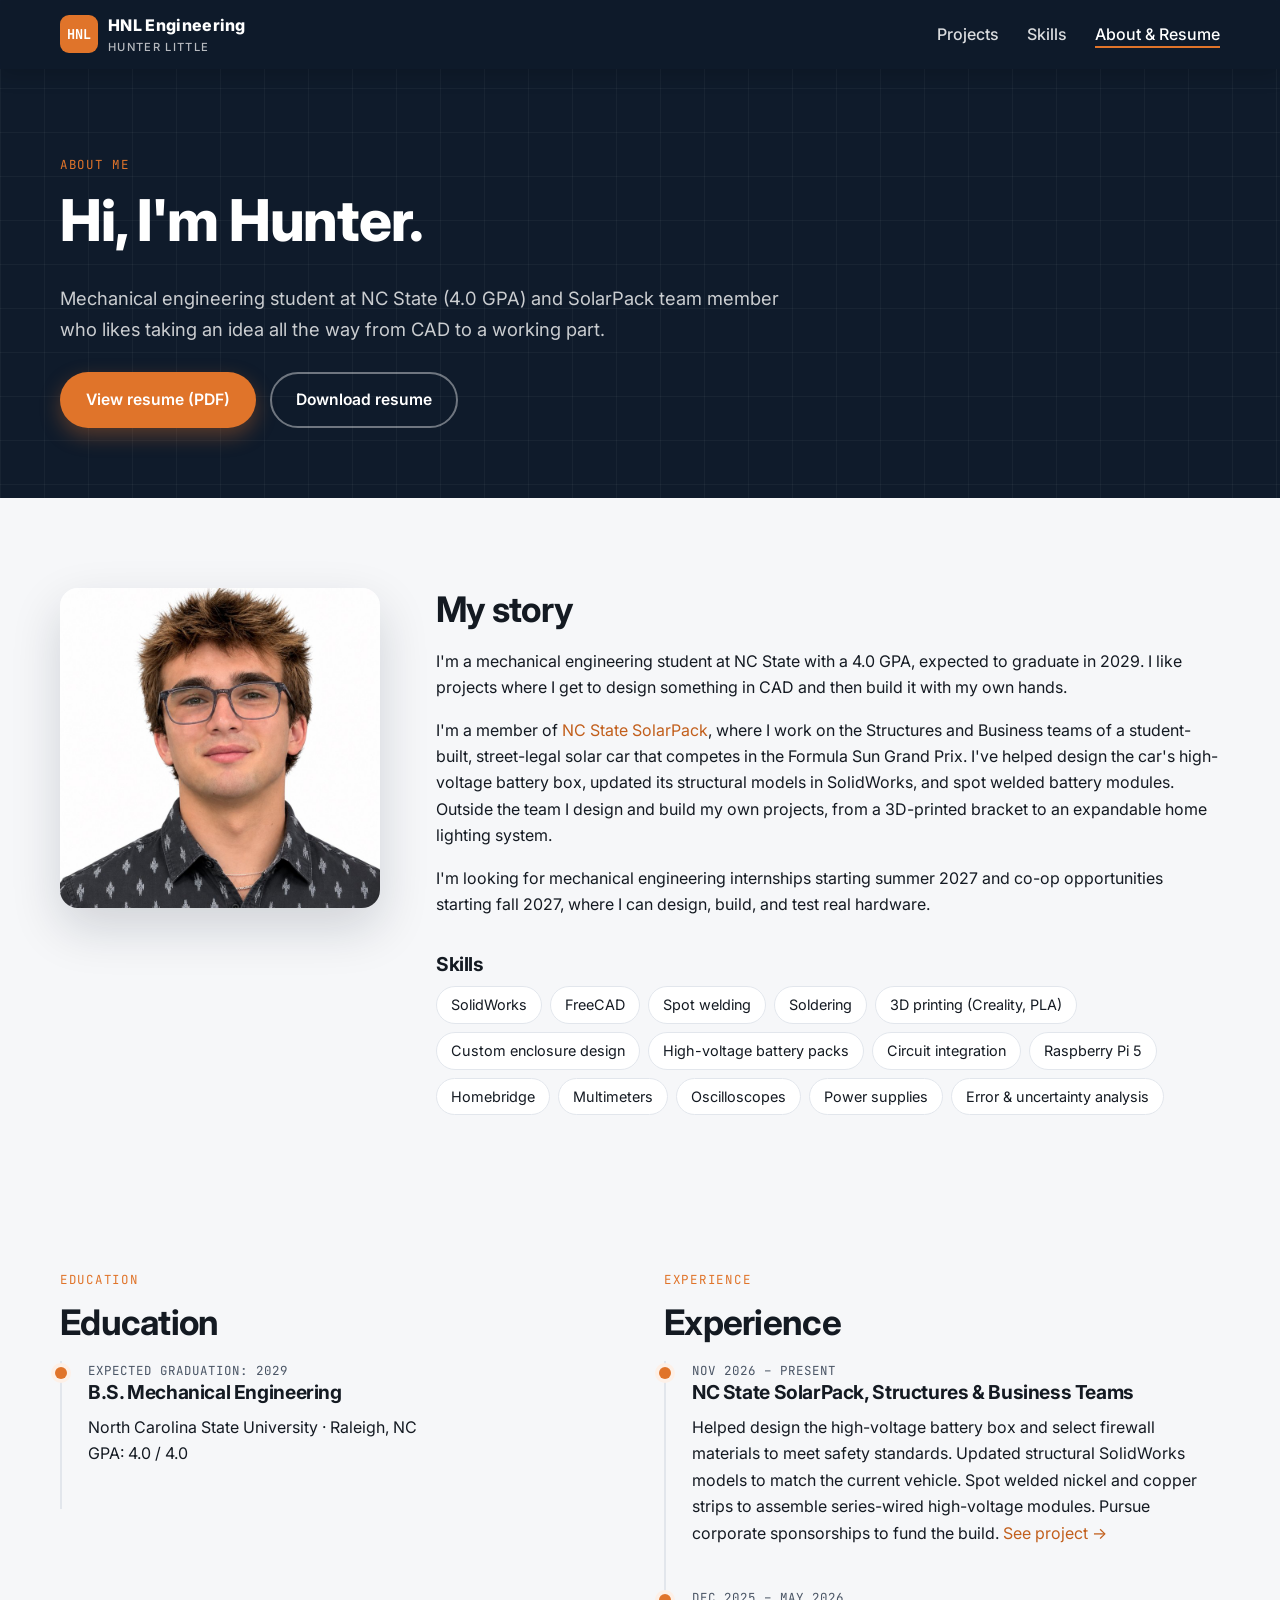
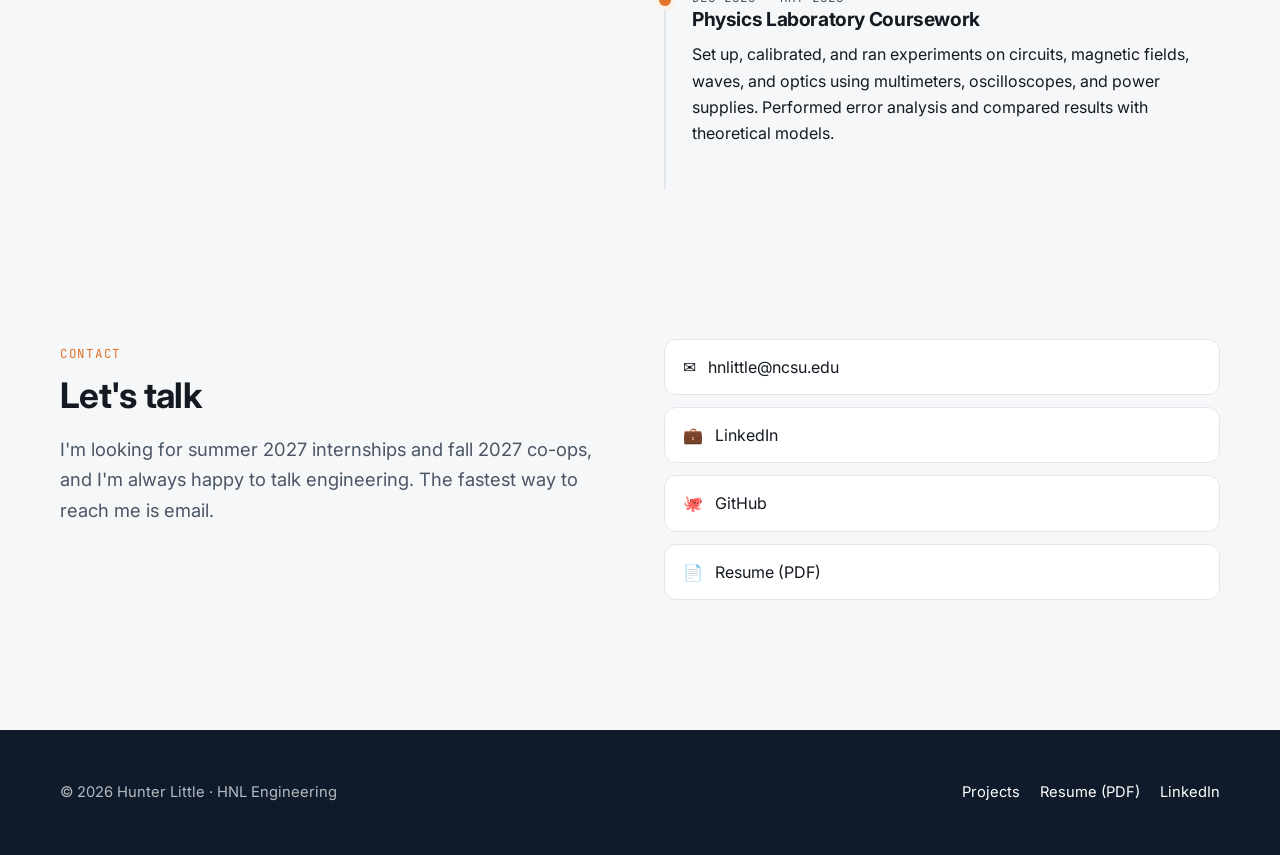
==== commit 8814dd02: "Final wording: expandable home lighting system, 400 V pack Co-Authored-By: Claude Opus 5.5 <noreply@" ====
--- a/about.html
+++ b/about.html
@@ -51,7 +51,7 @@
             <h2>My story</h2>
             <!-- EDIT: 2–3 short paragraphs about you -->
             <p>I'm a mechanical engineering student at NC State with a 4.0 GPA, expected to graduate in 2029. I like projects where I get to design something in CAD and then build it with my own hands.</p>
-            <p>I'm a member of <a href="https://www.solarpacknc.com/" target="_blank" rel="noopener">NC State SolarPack</a>, where I work on the Structures and Business teams of a student-built, street-legal solar car that competes in the Formula Sun Grand Prix. I've helped design the car's high-voltage battery box, updated its structural models in SolidWorks, and spot welded battery modules. Outside the team I design and build my own projects, from a 3D-printed bracket to a whole-home smart lighting system.</p>
+            <p>I'm a member of <a href="https://www.solarpacknc.com/" target="_blank" rel="noopener">NC State SolarPack</a>, where I work on the Structures and Business teams of a student-built, street-legal solar car that competes in the Formula Sun Grand Prix. I've helped design the car's high-voltage battery box, updated its structural models in SolidWorks, and spot welded battery modules. Outside the team I design and build my own projects, from a 3D-printed bracket to an expandable home lighting system.</p>
             <p>I'm looking for mechanical engineering internships starting summer 2027 and co-op opportunities starting fall 2027, where I can design, build, and test real hardware.</p>
 
             <h3 style="margin-top:36px">Skills</h3>
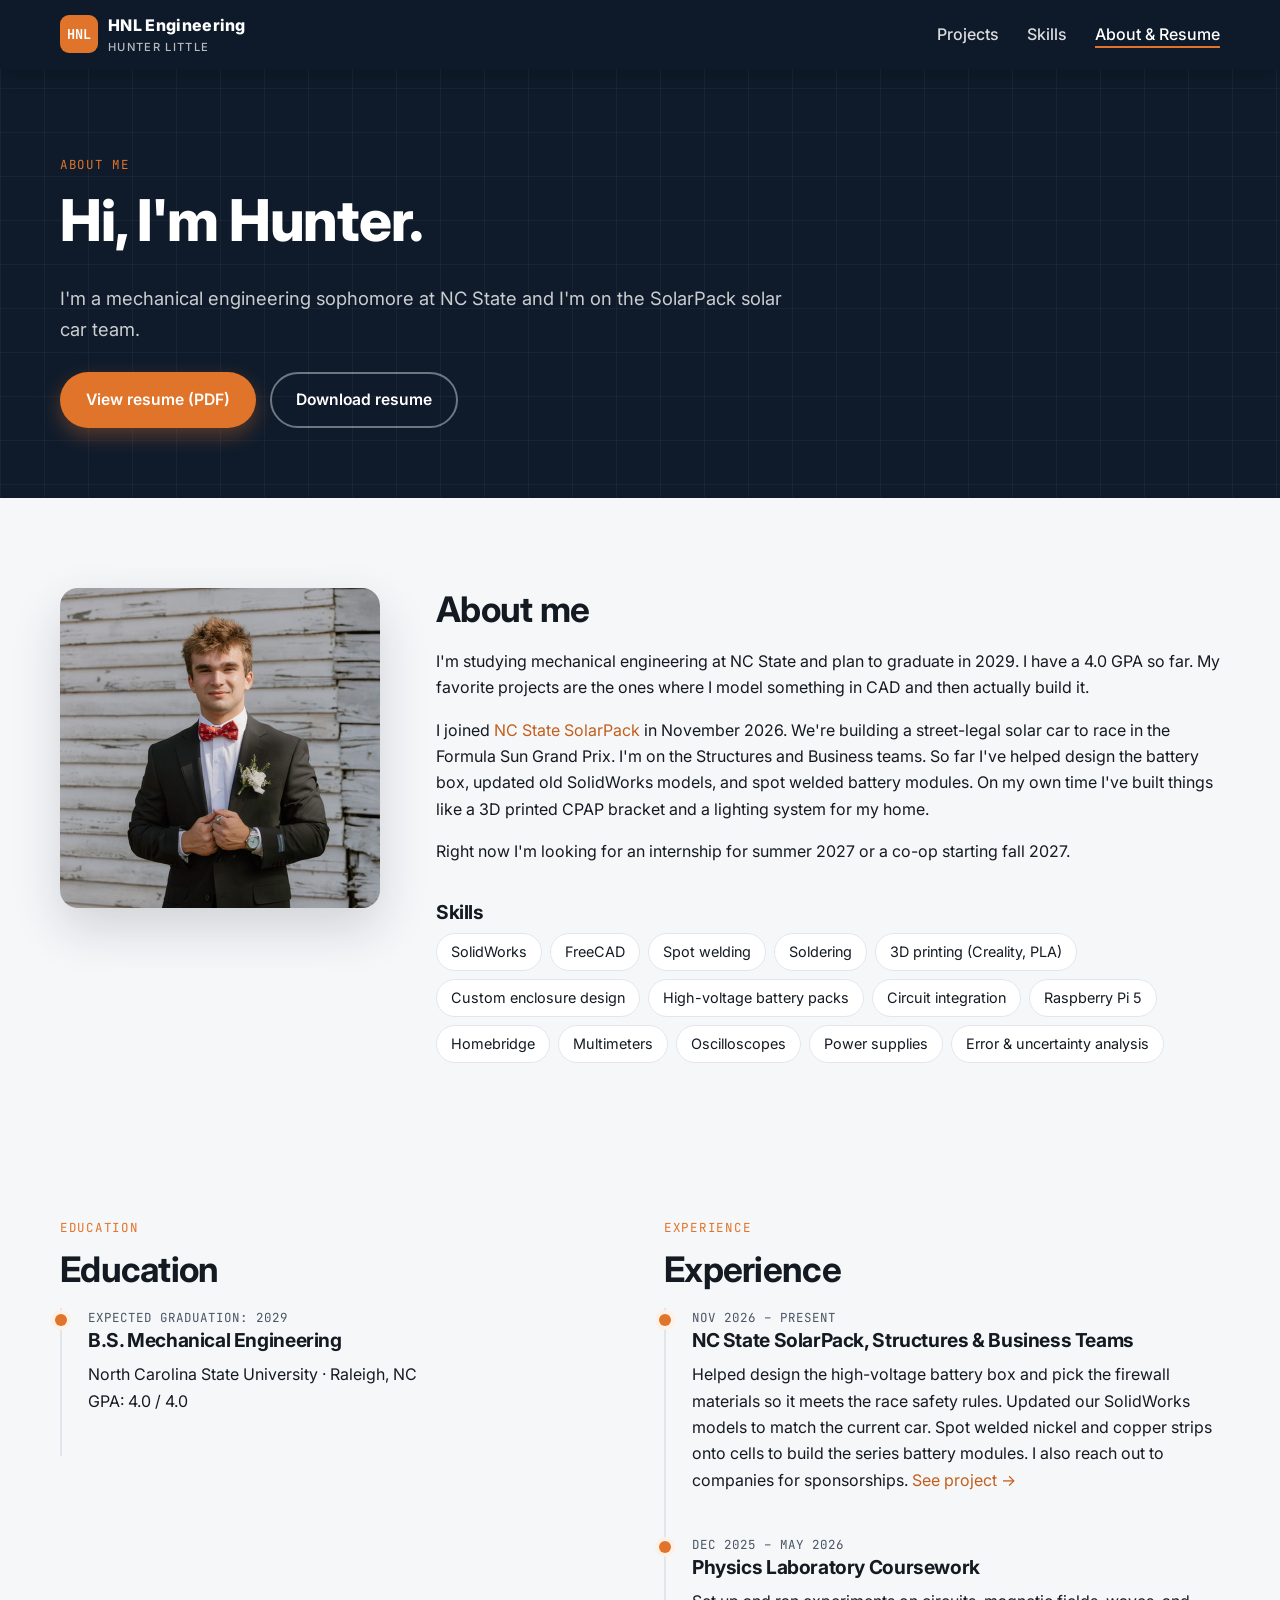
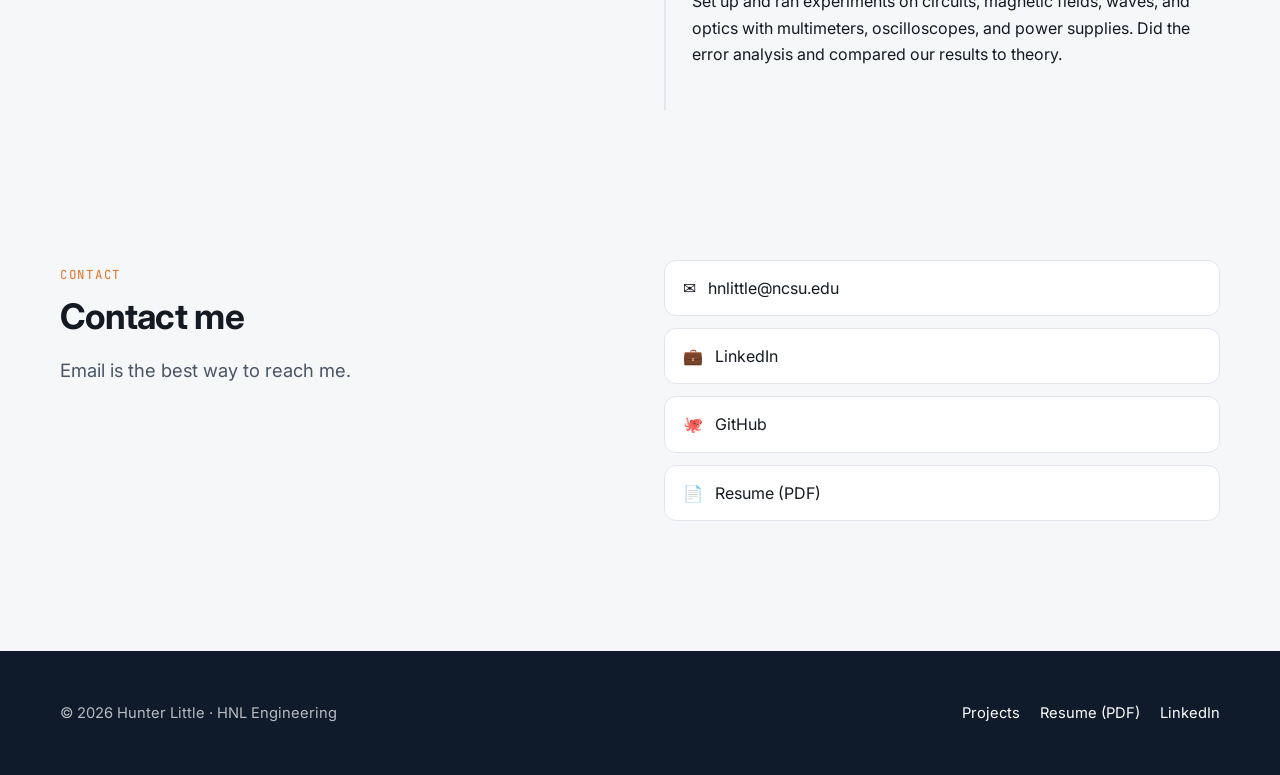
==== commit 66dd629c: "Rewrite site text in a plainer, first-person voice Same facts, shorter sentences, fewer buzzwords. A" ====
--- a/about.html
+++ b/about.html
@@ -34,7 +34,7 @@
       <div class="container">
         <span class="eyebrow">About me</span>
         <h1>Hi, I'm Hunter.</h1>
-        <p class="lead">Mechanical engineering student at NC State (4.0 GPA) and SolarPack team member who likes taking an idea all the way from CAD to a working part.</p>
+        <p class="lead">I'm a mechanical engineering sophomore at NC State and I'm on the SolarPack solar car team.</p>
         <div class="hero-actions">
           <a class="btn btn-primary" href="assets/resume.pdf" target="_blank" rel="noopener">View resume (PDF)</a>
           <a class="btn btn-ghost" href="assets/resume.pdf" download>Download resume</a>
@@ -48,11 +48,11 @@
           <!-- EDIT: replace assets/images/headshot.jpg with your photo (square works best) -->
           <img class="reveal" src="assets/images/headshot.jpg" alt="Photo of Hunter Little">
           <div class="reveal reveal-delay-1">
-            <h2>My story</h2>
+            <h2>About me</h2>
             <!-- EDIT: 2–3 short paragraphs about you -->
-            <p>I'm a mechanical engineering student at NC State with a 4.0 GPA, expected to graduate in 2029. I like projects where I get to design something in CAD and then build it with my own hands.</p>
-            <p>I'm a member of <a href="https://www.solarpacknc.com/" target="_blank" rel="noopener">NC State SolarPack</a>, where I work on the Structures and Business teams of a student-built, street-legal solar car that competes in the Formula Sun Grand Prix. I've helped design the car's high-voltage battery box, updated its structural models in SolidWorks, and spot welded battery modules. Outside the team I design and build my own projects, from a 3D-printed bracket to an expandable home lighting system.</p>
-            <p>I'm looking for mechanical engineering internships starting summer 2027 and co-op opportunities starting fall 2027, where I can design, build, and test real hardware.</p>
+            <p>I'm studying mechanical engineering at NC State and plan to graduate in 2029. I have a 4.0 GPA so far. My favorite projects are the ones where I model something in CAD and then actually build it.</p>
+            <p>I joined <a href="https://www.solarpacknc.com/" target="_blank" rel="noopener">NC State SolarPack</a> in November 2026. We're building a street-legal solar car to race in the Formula Sun Grand Prix. I'm on the Structures and Business teams. So far I've helped design the battery box, updated old SolidWorks models, and spot welded battery modules. On my own time I've built things like a 3D printed CPAP bracket and a lighting system for my home.</p>
+            <p>Right now I'm looking for an internship for summer 2027 or a co-op starting fall 2027.</p>
 
             <h3 style="margin-top:36px">Skills</h3>
             <!-- EDIT: one <span> per skill -->
@@ -89,12 +89,12 @@
             <li>
               <div class="when">Nov 2026 – Present</div>
               <h3><a href="https://www.solarpacknc.com/" target="_blank" rel="noopener" style="color:inherit">NC State SolarPack</a>, Structures &amp; Business Teams</h3>
-              <p>Helped design the high-voltage battery box and select firewall materials to meet safety standards. Updated structural SolidWorks models to match the current vehicle. Spot welded nickel and copper strips to assemble series-wired high-voltage modules. Pursue corporate sponsorships to fund the build. <a href="projects/solarpack-battery.html">See project →</a></p>
+              <p>Helped design the high-voltage battery box and pick the firewall materials so it meets the race safety rules. Updated our SolidWorks models to match the current car. Spot welded nickel and copper strips onto cells to build the series battery modules. I also reach out to companies for sponsorships. <a href="projects/solarpack-battery.html">See project →</a></p>
             </li>
             <li>
               <div class="when">Dec 2025 – May 2026</div>
               <h3>Physics Laboratory Coursework</h3>
-              <p>Set up, calibrated, and ran experiments on circuits, magnetic fields, waves, and optics using multimeters, oscilloscopes, and power supplies. Performed error analysis and compared results with theoretical models.</p>
+              <p>Set up and ran experiments on circuits, magnetic fields, waves, and optics with multimeters, oscilloscopes, and power supplies. Did the error analysis and compared our results to theory.</p>
             </li>
           </ul>
         </div>
@@ -105,8 +105,8 @@
       <div class="container two-col">
         <div class="reveal">
           <span class="eyebrow">Contact</span>
-          <h2>Let's talk</h2>
-          <p class="lead">I'm looking for summer 2027 internships and fall 2027 co-ops, and I'm always happy to talk engineering. The fastest way to reach me is email.</p>
+          <h2>Contact me</h2>
+          <p class="lead">Email is the best way to reach me.</p>
         </div>
         <!-- EDIT: put your real email and links here.
              Tip: use a school or professional email, not a personal one you'd rather keep private. -->
